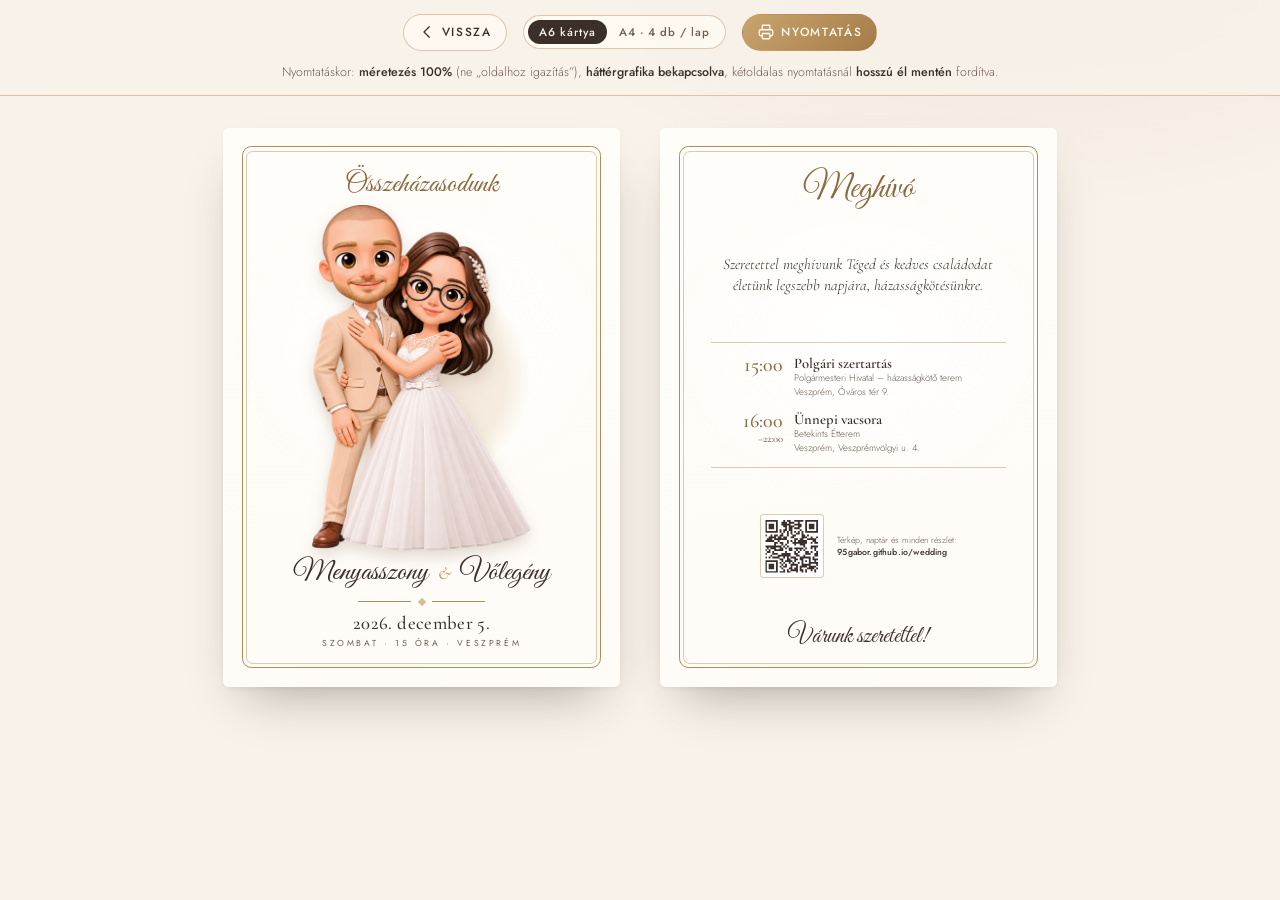
==== nyomtathato.html @ a3c4b48f "Esküvői meghívó weboldal: meghívó, naptár (.ics), nyomtatható kártya, Pages deploy Co-Authored-By: C" ====
<!doctype html>
<html lang="hu">
<head>
  <meta charset="utf-8">
  <meta name="viewport" content="width=device-width, initial-scale=1">
  <title>Nyomtatható meghívó · 2026. december 5.</title>
  <meta name="description" content="Nyomtatható esküvői meghívókártya (A6, vagy 4 db egy A4-es lapon).">
  <meta name="theme-color" content="#f8f2ea">
  <meta name="color-scheme" content="light">
  <meta name="robots" content="noindex">
  <link rel="icon" href="assets/img/favicon.svg" type="image/svg+xml">
  <link rel="preconnect" href="https://fonts.googleapis.com">
  <link rel="preconnect" href="https://fonts.gstatic.com" crossorigin>
  <link rel="stylesheet" href="https://fonts.googleapis.com/css2?family=Cormorant+Garamond:ital,wght@0,400;0,500;0,600;1,400;1,500&family=Great+Vibes&family=Jost:wght@300;400;500&display=swap">
  <link rel="stylesheet" href="assets/css/print.css">
  <style id="page-size">@page { size: 105mm 148mm; margin: 0; }</style>
  <script src="assets/js/print.js" defer></script>
</head>
<body class="format-a6">
  <header class="toolbar">
    <a class="toolbar__back" href="./">
      <svg viewBox="0 0 24 24" aria-hidden="true"><path d="M15 5 8 12l7 7"/></svg>
      Vissza
    </a>
    <div class="toolbar__group" role="radiogroup" aria-label="Nyomtatási formátum">
      <label class="seg"><input type="radio" name="format" value="a6" checked><span>A6 kártya</span></label>
      <label class="seg"><input type="radio" name="format" value="a4"><span>A4 · 4 db / lap</span></label>
    </div>
    <button class="toolbar__print" type="button" id="print-btn">
      <svg viewBox="0 0 24 24" aria-hidden="true"><path d="M7 9V3h10v6M7 17H5a2 2 0 0 1-2-2v-4a2 2 0 0 1 2-2h14a2 2 0 0 1 2 2v4a2 2 0 0 1-2 2h-2"/><rect x="7" y="14" width="10" height="7" rx="1"/></svg>
      Nyomtatás
    </button>
    <p class="toolbar__hint" id="hint">
      Nyomtatáskor: <b>méretezés 100%</b> (ne „oldalhoz igazítás”), <b>háttérgrafika bekapcsolva</b>, kétoldalas nyomtatásnál <b>hosszú él mentén</b> fordítva.
    </p>
  </header>

  <main class="preview" id="preview">
    <div class="sheets" id="sheets">
      <!-- ============ ELŐLAP ============ -->
      <section class="sheet sheet--front" aria-label="Meghívó előlap">
        <article class="card card--front">
          <div class="card__frame" aria-hidden="true"></div>
          <p class="f-kicker">Összeházasodunk</p>
          <figure class="f-art">
            <picture>
              <source type="image/avif" srcset="assets/img/couple-900.avif">
              <img src="assets/img/couple-900.webp" width="900" height="1415" alt="A pár rajzolt alakja">
            </picture>
          </figure>
          <!-- ✏️ NEVEK -->
          <h1 class="f-names">Menyasszony <span>&amp;</span> Vőlegény</h1>
          <div class="f-rule" aria-hidden="true"><span></span><i></i><span></span></div>
          <p class="f-date">2026. december 5.</p>
          <p class="f-meta">szombat · 15 óra · Veszprém</p>
        </article>
      </section>

      <!-- ============ HÁTLAP ============ -->
      <section class="sheet sheet--back" aria-label="Meghívó hátlap">
        <article class="card card--back">
          <div class="card__frame" aria-hidden="true"></div>
          <p class="b-title">Meghívó</p>
          <p class="b-lead">Szeretettel meghívunk Téged és kedves családodat életünk legszebb napjára, házasságkötésünkre.</p>

          <ol class="b-program">
            <li>
              <span class="b-time">15:00</span>
              <div>
                <strong>Polgári szertartás</strong>
                <span>Polgármesteri Hivatal – házasságkötő terem</span>
                <span>Veszprém, Óváros tér 9.</span>
              </div>
            </li>
            <li>
              <span class="b-time">16:00<small>–22:00</small></span>
              <div>
                <strong>Ünnepi vacsora</strong>
                <span>Betekints Étterem</span>
                <span>Veszprém, Veszprémvölgyi u. 4.</span>
              </div>
            </li>
          </ol>

          <div class="b-qr">
            <img src="assets/img/qr.svg" width="29" height="29" alt="QR-kód a meghívó weboldalához">
            <p>Térkép, naptár és minden részlet:<br><b>95gabor.github.io/wedding</b></p>
          </div>

          <p class="b-sign">Várunk szeretettel!</p>
        </article>
      </section>
    </div>
  </main>
</body>
</html>
---- assets/css/print.css ----
/* ==========================================================================
   Nyomtatható meghívó (A6 = 105 × 148 mm)
   ========================================================================== */

@view-transition { navigation: auto; }

:root {
  --paper: #f8f2ea;
  --card: #fffcf7;
  --ink: #3b2f2a;
  --ink-soft: #6e5e54;
  --gold: #b38b59;
  --gold-2: #d9bc8f;
  --gold-deep: #8a6a40;
  --line: rgb(179 139 89 / .45);
  --font-serif: "Cormorant Garamond", Georgia, serif;
  --font-script: "Great Vibes", cursive;
  --font-sans: "Jost", system-ui, sans-serif;
  --ease: cubic-bezier(.22, 1, .36, 1);
  color-scheme: light;
}

*, *::before, *::after { box-sizing: border-box; }
html { -webkit-text-size-adjust: 100%; text-size-adjust: 100%; }

body {
  margin: 0;
  min-height: 100svh;
  background:
    radial-gradient(900px 500px at 80% -10%, rgb(236 211 198 / .55), transparent 60%),
    var(--paper);
  color: var(--ink);
  font-family: var(--font-sans);
  font-weight: 300;
  -webkit-print-color-adjust: exact;
  print-color-adjust: exact;
}
img, svg { display: block; max-width: 100%; }
h1, p, figure, ol { margin: 0; }

/* ---------------- Eszköztár (csak képernyőn) ---------------- */
.toolbar {
  position: sticky;
  top: 0;
  z-index: 5;
  display: flex;
  flex-wrap: wrap;
  align-items: center;
  justify-content: center;
  gap: 12px 16px;
  padding: 14px 16px;
  background: rgb(248 242 234 / .82);
  backdrop-filter: blur(14px);
  -webkit-backdrop-filter: blur(14px);
  border-bottom: 1px solid var(--line);
}
.toolbar svg { width: 18px; height: 18px; fill: none; stroke: currentColor; stroke-width: 1.7; stroke-linecap: round; stroke-linejoin: round; }

.toolbar__back, .toolbar__print {
  display: inline-flex; align-items: center; gap: 6px;
  padding: .7em 1.2em;
  border-radius: 999px;
  font: 500 .74rem/1 var(--font-sans);
  letter-spacing: .14em;
  text-transform: uppercase;
  text-decoration: none;
  color: var(--ink);
  border: 1px solid var(--line);
  background: rgb(255 250 243 / .7);
  cursor: pointer;
  transition: transform .4s var(--ease), box-shadow .4s var(--ease);
}
.toolbar__print { background: linear-gradient(135deg, #c9a46f, #a57c47); color: #fffaf2; border-color: transparent; }
.toolbar__back:hover, .toolbar__print:hover { transform: translateY(-2px); box-shadow: 0 10px 20px -10px rgb(59 47 42 / .5); }

.toolbar__group {
  display: inline-flex;
  padding: 4px;
  border-radius: 999px;
  background: rgb(255 250 243 / .8);
  border: 1px solid var(--line);
}
.seg { position: relative; cursor: pointer; }
.seg input { position: absolute; opacity: 0; pointer-events: none; }
.seg span {
  display: block;
  padding: .55em 1em;
  border-radius: 999px;
  font: 500 .72rem/1 var(--font-sans);
  letter-spacing: .08em;
  color: var(--ink-soft);
  transition: background-color .35s var(--ease), color .35s;
}
.seg input:checked + span { background: var(--ink); color: var(--paper); }
.seg input:focus-visible + span { outline: 2px solid var(--gold); outline-offset: 2px; }

.toolbar__hint {
  flex-basis: 100%;
  text-align: center;
  font-size: .78rem;
  color: var(--ink-soft);
}
.toolbar__hint b { font-weight: 500; color: var(--ink); }

/* ---------------- Előnézet ---------------- */
.preview { padding: 32px 16px 64px; overflow: hidden; }
.sheets {
  display: flex;
  flex-wrap: wrap;
  justify-content: center;
  gap: 40px;
  margin-inline: auto;
  width: max-content;
  max-width: none;
  view-transition-name: sheets;
}
.format-a6 .sheets { flex-wrap: nowrap; }
.format-a4 .sheets { flex-direction: column; }

.sheet { display: flex; }
.format-a6 .sheet { animation: card-in .9s var(--ease) both; }
.format-a6 .sheet--back { animation-delay: .15s; }

.format-a4 .sheet {
  width: 210mm;
  height: 297mm;
  display: grid;
  grid-template-columns: repeat(2, 105mm);
  grid-template-rows: repeat(2, 148mm);
  place-content: center;
  background: #fff;
  box-shadow: 0 2px 4px rgb(59 47 42 / .06), 0 30px 60px -24px rgb(59 47 42 / .35);
}
.format-a4 .card { box-shadow: none; outline: .2mm dashed rgb(110 94 84 / .35); outline-offset: -.1mm; border-radius: 0; }

@keyframes card-in { from { opacity: 0; transform: translateY(30px) rotate(-2deg); } }

/* ---------------- Kártya ---------------- */
.card {
  position: relative;
  width: 105mm;
  height: 148mm;
  flex: none;
  overflow: hidden;
  display: flex;
  flex-direction: column;
  align-items: center;
  text-align: center;
  padding: 11mm 10mm 10mm;
  background:
    radial-gradient(70mm 60mm at 50% 38%, #fff 0%, transparent 70%),
    linear-gradient(170deg, #fffdf9, var(--card));
  border-radius: 1.5mm;
  box-shadow: 0 2px 4px rgb(59 47 42 / .06), 0 26px 50px -22px rgb(59 47 42 / .4);
  transition: transform .6s var(--ease), box-shadow .6s var(--ease);
}
.format-a6 .card:hover { transform: translateY(-6px) rotate(-.6deg); }

.card__frame,
.card__frame::after {
  position: absolute;
  inset: 5mm;
  border: .35mm solid var(--gold);
  border-radius: 2.5mm;
  pointer-events: none;
}
.card__frame::after { content: ""; inset: .9mm; border-width: .15mm; border-color: var(--line); border-radius: 1.8mm; }

/* előlap */
.f-kicker {
  font-family: var(--font-script);
  font-size: 22pt;
  line-height: 1.1;
  color: var(--gold-deep);
}
.f-art {
  position: relative;
  flex: 1 1 0;
  min-height: 0;
  width: 100%;
  margin: 1mm 0 2mm;
  display: grid;
  place-items: center;
}
.f-art::before {
  content: "";
  position: absolute;
  width: 58mm; aspect-ratio: 1;
  border-radius: 50%;
  background: radial-gradient(circle, rgb(236 211 198 / .7), rgb(217 188 143 / .25) 55%, transparent 70%);
}
.f-art picture { position: absolute; inset: 0; }
.f-art img { width: 100%; height: 100%; object-fit: contain; filter: drop-shadow(0 2mm 2mm rgb(90 64 40 / .18)); }

.f-names {
  font-family: var(--font-script);
  font-weight: 400;
  font-size: 22pt;
  line-height: 1.05;
  color: var(--ink);
  white-space: nowrap;
}
.f-names span { font-family: var(--font-serif); font-style: italic; font-size: .6em; color: var(--gold); padding-inline: 1mm; }

.f-rule { display: flex; align-items: center; gap: 2mm; margin: 2.5mm 0 2mm; }
.f-rule span { width: 14mm; height: .2mm; background: var(--gold); }
.f-rule i { width: 1.6mm; height: 1.6mm; rotate: 45deg; background: var(--gold-2); }

.f-date { font-family: var(--font-serif); font-weight: 500; font-size: 14pt; letter-spacing: .02em; }
.f-meta { margin-top: .8mm; font-size: 6.5pt; font-weight: 400; letter-spacing: .3em; text-transform: uppercase; color: var(--ink-soft); }

/* hátlap */
.card--back { padding-top: 12mm; justify-content: space-between; }
.b-title { font-family: var(--font-script); font-size: 26pt; line-height: 1; color: var(--gold-deep); }
.b-lead {
  max-width: 72mm;
  font-family: var(--font-serif);
  font-style: italic;
  font-size: 11.5pt;
  line-height: 1.35;
}
.b-program {
  list-style: none;
  padding: 3mm 0;
  width: 78mm;
  display: grid;
  gap: 3.2mm;
  border-block: .2mm solid var(--line);
  text-align: left;
}
.b-program li { display: grid; grid-template-columns: 19mm 1fr; align-items: start; gap: 3mm; }
.b-time {
  font-family: var(--font-serif);
  font-weight: 500;
  font-size: 15pt;
  line-height: 1;
  text-align: right;
  color: var(--gold-deep);
}
.b-time small { display: block; margin-top: .8mm; font-size: 8pt; color: var(--ink-soft); }
.b-program div { display: grid; gap: .3mm; font-size: 7.2pt; line-height: 1.35; color: var(--ink-soft); }
.b-program strong { font-family: var(--font-serif); font-weight: 600; font-size: 11pt; color: var(--ink); line-height: 1.1; }

.b-qr { display: flex; align-items: center; gap: 3.5mm; text-align: left; }
.b-qr img { width: 17mm; height: 17mm; padding: 1.2mm; background: #fff; border: .2mm solid var(--line); border-radius: 1mm; }
.b-qr p { font-size: 6.6pt; line-height: 1.45; color: var(--ink-soft); }
.b-qr b { font-weight: 500; color: var(--ink); letter-spacing: .02em; }

.b-sign { font-family: var(--font-script); font-size: 18pt; line-height: 1; color: var(--ink); }

/* view transition a formátumváltáshoz */
::view-transition-old(sheets) { animation: vt-out .35s var(--ease) both; }
::view-transition-new(sheets) { animation: vt-in .55s var(--ease) both; }
::view-transition-old(root) { animation: vt-out .45s var(--ease) both; }
::view-transition-new(root) { animation: vt-in .6s var(--ease) both; }
@keyframes vt-out { to { opacity: 0; transform: scale(.97); filter: blur(4px); } }
@keyframes vt-in { from { opacity: 0; transform: scale(1.03); filter: blur(4px); } }

@media (max-width: 900px) {
  .format-a6 .sheets { flex-direction: column; flex-wrap: nowrap; }
}

@media (prefers-reduced-motion: reduce) {
  *, *::before, *::after { animation: none !important; transition: none !important; }
}

/* ---------------- Nyomtatás ---------------- */
@media print {
  html, body { background: #fff !important; }
  .toolbar { display: none !important; }
  .preview { padding: 0; overflow: visible; }
  .sheets { display: block; width: auto; gap: 0; zoom: 1 !important; view-transition-name: none; }
  .sheet { break-after: page; page-break-after: always; animation: none !important; }
  .sheet:last-child { break-after: auto; page-break-after: auto; }
  .format-a4 .sheet { box-shadow: none; display: grid; height: 296mm; overflow: hidden; }
  .card { box-shadow: none !important; border-radius: 0; transform: none !important; }
}
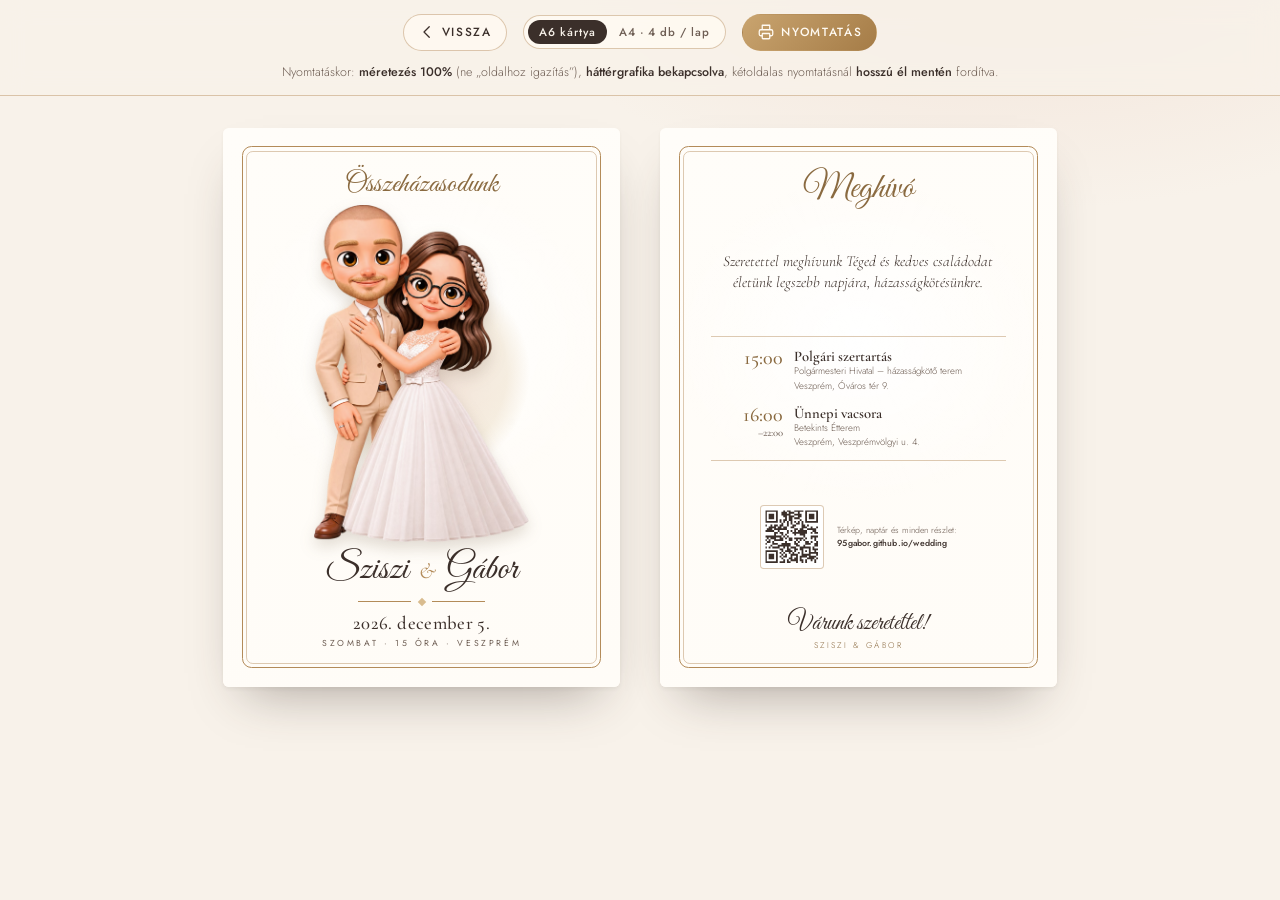
==== commit a0bcc159: "Nevek beírása: Sziszi & Gábor Co-Authored-By: Claude Opus 5.5 <noreply@anthropic.com> Claude-Session" ====
--- a/nyomtathato.html
+++ b/nyomtathato.html
@@ -3,7 +3,7 @@
 <head>
   <meta charset="utf-8">
   <meta name="viewport" content="width=device-width, initial-scale=1">
-  <title>Nyomtatható meghívó · 2026. december 5.</title>
+  <title>Sziszi &amp; Gábor · Nyomtatható meghívó</title>
   <meta name="description" content="Nyomtatható esküvői meghívókártya (A6, vagy 4 db egy A4-es lapon).">
   <meta name="theme-color" content="#f8f2ea">
   <meta name="color-scheme" content="light">
@@ -45,11 +45,10 @@
           <figure class="f-art">
             <picture>
               <source type="image/avif" srcset="assets/img/couple-900.avif">
-              <img src="assets/img/couple-900.webp" width="900" height="1415" alt="A pár rajzolt alakja">
+              <img src="assets/img/couple-900.webp" width="900" height="1415" alt="Sziszi és Gábor rajzolt alakja">
             </picture>
           </figure>
-          <!-- ✏️ NEVEK -->
-          <h1 class="f-names">Menyasszony <span>&amp;</span> Vőlegény</h1>
+          <h1 class="f-names">Sziszi <span>&amp;</span> Gábor</h1>
           <div class="f-rule" aria-hidden="true"><span></span><i></i><span></span></div>
           <p class="f-date">2026. december 5.</p>
           <p class="f-meta">szombat · 15 óra · Veszprém</p>
@@ -87,7 +86,7 @@
             <p>Térkép, naptár és minden részlet:<br><b>95gabor.github.io/wedding</b></p>
           </div>
 
-          <p class="b-sign">Várunk szeretettel!</p>
+          <p class="b-sign">Várunk szeretettel!<small>Sziszi &amp; Gábor</small></p>
         </article>
       </section>
     </div>
--- a/assets/css/print.css
+++ b/assets/css/print.css
@@ -195,7 +195,7 @@
 .f-names {
   font-family: var(--font-script);
   font-weight: 400;
-  font-size: 22pt;
+  font-size: 28pt;
   line-height: 1.05;
   color: var(--ink);
   white-space: nowrap;
@@ -247,6 +247,7 @@
 .b-qr b { font-weight: 500; color: var(--ink); letter-spacing: .02em; }
 
 .b-sign { font-family: var(--font-script); font-size: 18pt; line-height: 1; color: var(--ink); }
+.b-sign small { display: block; margin-top: 1.2mm; font-family: var(--font-sans); font-size: 6.2pt; letter-spacing: .3em; text-transform: uppercase; color: var(--gold-deep); }
 
 /* view transition a formátumváltáshoz */
 ::view-transition-old(sheets) { animation: vt-out .35s var(--ease) both; }
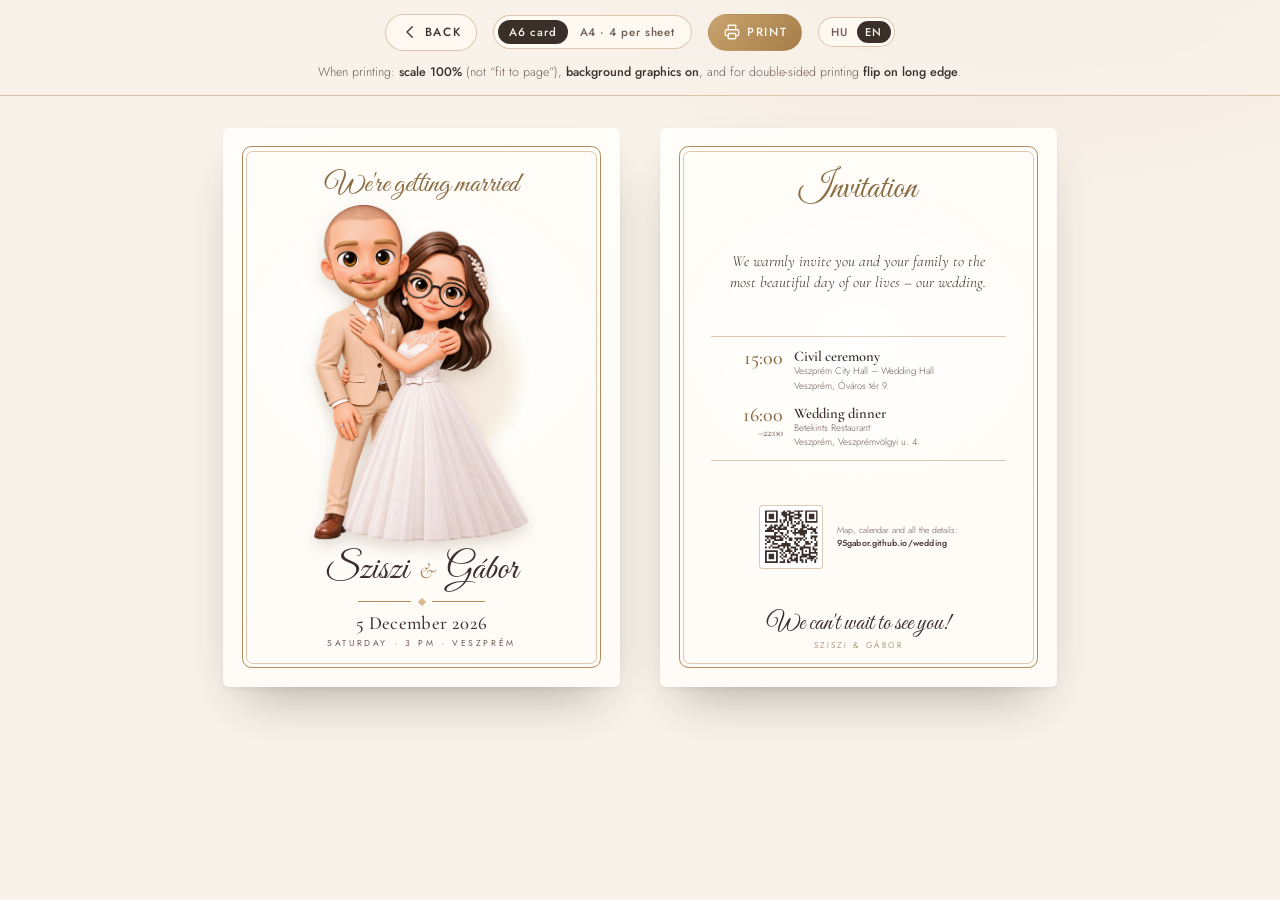
==== commit 581b9356: "Kétnyelvű oldal: magyar/angol, böngészőnyelv-felismerés és nyelvváltó Co-Authored-By: Claude Opus 5." ====
--- a/nyomtathato.html
+++ b/nyomtathato.html
@@ -3,8 +3,8 @@
 <head>
   <meta charset="utf-8">
   <meta name="viewport" content="width=device-width, initial-scale=1">
-  <title>Sziszi &amp; Gábor · Nyomtatható meghívó</title>
-  <meta name="description" content="Nyomtatható esküvői meghívókártya (A6, vagy 4 db egy A4-es lapon).">
+  <title data-i18n="print.title">Sziszi &amp; Gábor · Nyomtatható meghívó</title>
+  <meta name="description" content="Nyomtatható esküvői meghívókártya (A6 vagy 4 db egy A4-es lapon).">
   <meta name="theme-color" content="#f8f2ea">
   <meta name="color-scheme" content="light">
   <meta name="robots" content="noindex">
@@ -14,23 +14,44 @@
   <link rel="stylesheet" href="https://fonts.googleapis.com/css2?family=Cormorant+Garamond:ital,wght@0,400;0,500;0,600;1,400;1,500&family=Great+Vibes&family=Jost:wght@300;400;500&display=swap">
   <link rel="stylesheet" href="assets/css/print.css">
   <style id="page-size">@page { size: 105mm 148mm; margin: 0; }</style>
+  <script>
+    (() => {
+      const d = document.documentElement;
+      let lang = new URLSearchParams(location.search).get("lang");
+      if (lang !== "hu" && lang !== "en") { try { lang = localStorage.getItem("lang"); } catch {} }
+      if (lang !== "hu" && lang !== "en") {
+        const prefs = navigator.languages?.length ? navigator.languages : [navigator.language || "hu"];
+        lang = prefs.map((l) => l.toLowerCase().slice(0, 2)).find((l) => l === "hu" || l === "en") || "en";
+      }
+      d.lang = lang;
+      if (lang !== "hu") {
+        d.classList.add("i18n-pending");
+        setTimeout(() => d.classList.remove("i18n-pending"), 2000);
+      }
+    })();
+  </script>
+  <script src="assets/js/i18n.js" defer></script>
   <script src="assets/js/print.js" defer></script>
 </head>
 <body class="format-a6">
   <header class="toolbar">
     <a class="toolbar__back" href="./">
       <svg viewBox="0 0 24 24" aria-hidden="true"><path d="M15 5 8 12l7 7"/></svg>
-      Vissza
+      <span data-i18n="print.back">Vissza</span>
     </a>
-    <div class="toolbar__group" role="radiogroup" aria-label="Nyomtatási formátum">
-      <label class="seg"><input type="radio" name="format" value="a6" checked><span>A6 kártya</span></label>
-      <label class="seg"><input type="radio" name="format" value="a4"><span>A4 · 4 db / lap</span></label>
+    <div class="toolbar__group" role="radiogroup" aria-label="Nyomtatási formátum" data-i18n-attr="aria-label:print.formatLabel">
+      <label class="seg"><input type="radio" name="format" value="a6" checked><span data-i18n="print.a6">A6 kártya</span></label>
+      <label class="seg"><input type="radio" name="format" value="a4"><span data-i18n="print.a4">A4 · 4 db / lap</span></label>
     </div>
     <button class="toolbar__print" type="button" id="print-btn">
       <svg viewBox="0 0 24 24" aria-hidden="true"><path d="M7 9V3h10v6M7 17H5a2 2 0 0 1-2-2v-4a2 2 0 0 1 2-2h14a2 2 0 0 1 2 2v4a2 2 0 0 1-2 2h-2"/><rect x="7" y="14" width="10" height="7" rx="1"/></svg>
-      Nyomtatás
+      <span data-i18n="print.print">Nyomtatás</span>
     </button>
-    <p class="toolbar__hint" id="hint">
+    <div class="lang-switch" role="group" aria-label="Nyelv / Language">
+      <button type="button" data-lang="hu" lang="hu" title="Magyar">HU</button>
+      <button type="button" data-lang="en" lang="en" title="English">EN</button>
+    </div>
+    <p class="toolbar__hint" id="hint" data-i18n-html="print.hint">
       Nyomtatáskor: <b>méretezés 100%</b> (ne „oldalhoz igazítás”), <b>háttérgrafika bekapcsolva</b>, kétoldalas nyomtatásnál <b>hosszú él mentén</b> fordítva.
     </p>
   </header>
@@ -38,55 +59,55 @@
   <main class="preview" id="preview">
     <div class="sheets" id="sheets">
       <!-- ============ ELŐLAP ============ -->
-      <section class="sheet sheet--front" aria-label="Meghívó előlap">
+      <section class="sheet sheet--front" aria-label="Meghívó előlap" data-i18n-attr="aria-label:print.frontLabel">
         <article class="card card--front">
           <div class="card__frame" aria-hidden="true"></div>
-          <p class="f-kicker">Összeházasodunk</p>
+          <p class="f-kicker" data-i18n="print.kicker">Összeházasodunk</p>
           <figure class="f-art">
             <picture>
               <source type="image/avif" srcset="assets/img/couple-900.avif">
-              <img src="assets/img/couple-900.webp" width="900" height="1415" alt="Sziszi és Gábor rajzolt alakja">
+              <img src="assets/img/couple-900.webp" width="900" height="1415" alt="Sziszi és Gábor rajzolt alakja" data-i18n-attr="alt:print.alt">
             </picture>
           </figure>
           <h1 class="f-names">Sziszi <span>&amp;</span> Gábor</h1>
           <div class="f-rule" aria-hidden="true"><span></span><i></i><span></span></div>
-          <p class="f-date">2026. december 5.</p>
-          <p class="f-meta">szombat · 15 óra · Veszprém</p>
+          <p class="f-date" data-i18n="date.long">2026. december 5.</p>
+          <p class="f-meta" data-i18n="print.meta">szombat · 15 óra · Veszprém</p>
         </article>
       </section>
 
       <!-- ============ HÁTLAP ============ -->
-      <section class="sheet sheet--back" aria-label="Meghívó hátlap">
+      <section class="sheet sheet--back" aria-label="Meghívó hátlap" data-i18n-attr="aria-label:print.backLabel">
         <article class="card card--back">
           <div class="card__frame" aria-hidden="true"></div>
-          <p class="b-title">Meghívó</p>
-          <p class="b-lead">Szeretettel meghívunk Téged és kedves családodat életünk legszebb napjára, házasságkötésünkre.</p>
+          <p class="b-title" data-i18n="print.backTitle">Meghívó</p>
+          <p class="b-lead" data-i18n="print.lead">Szeretettel meghívunk Téged és kedves családodat életünk legszebb napjára, házasságkötésünkre.</p>
 
           <ol class="b-program">
             <li>
               <span class="b-time">15:00</span>
               <div>
-                <strong>Polgári szertartás</strong>
-                <span>Polgármesteri Hivatal – házasságkötő terem</span>
+                <strong data-i18n="print.ceremony">Polgári szertartás</strong>
+                <span data-i18n="print.ceremonyPlace">Polgármesteri Hivatal – házasságkötő terem</span>
                 <span>Veszprém, Óváros tér 9.</span>
               </div>
             </li>
             <li>
               <span class="b-time">16:00<small>–22:00</small></span>
               <div>
-                <strong>Ünnepi vacsora</strong>
-                <span>Betekints Étterem</span>
+                <strong data-i18n="print.dinner">Ünnepi vacsora</strong>
+                <span data-i18n="print.dinnerPlace">Betekints Étterem</span>
                 <span>Veszprém, Veszprémvölgyi u. 4.</span>
               </div>
             </li>
           </ol>
 
           <div class="b-qr">
-            <img src="assets/img/qr.svg" width="29" height="29" alt="QR-kód a meghívó weboldalához">
-            <p>Térkép, naptár és minden részlet:<br><b>95gabor.github.io/wedding</b></p>
+            <img src="assets/img/qr.svg" width="29" height="29" alt="QR-kód a meghívó weboldalához" data-i18n-attr="alt:print.qrAlt">
+            <p><span data-i18n="print.qrText">Térkép, naptár és minden részlet:</span><br><b>95gabor.github.io/wedding</b></p>
           </div>
 
-          <p class="b-sign">Várunk szeretettel!<small>Sziszi &amp; Gábor</small></p>
+          <p class="b-sign"><span data-i18n="print.sign">Várunk szeretettel!</span><small>Sziszi &amp; Gábor</small></p>
         </article>
       </section>
     </div>
--- a/assets/css/print.css
+++ b/assets/css/print.css
@@ -101,6 +101,27 @@
   color: var(--ink-soft);
 }
 .toolbar__hint b { font-weight: 500; color: var(--ink); }
+
+.lang-switch {
+  display: inline-flex;
+  padding: 3px;
+  border-radius: 999px;
+  border: 1px solid var(--line);
+  background: rgb(255 250 243 / .8);
+}
+.lang-switch button {
+  border: 0;
+  padding: .5em .75em;
+  border-radius: 999px;
+  background: transparent;
+  color: var(--ink-soft);
+  font: 500 .7rem/1 var(--font-sans);
+  letter-spacing: .1em;
+  cursor: pointer;
+  transition: background-color .35s var(--ease), color .35s;
+}
+.lang-switch button[aria-pressed="true"] { background: var(--ink); color: var(--paper); }
+.i18n-pending body { visibility: hidden; }
 
 /* ---------------- Előnézet ---------------- */
 .preview { padding: 32px 16px 64px; overflow: hidden; }
